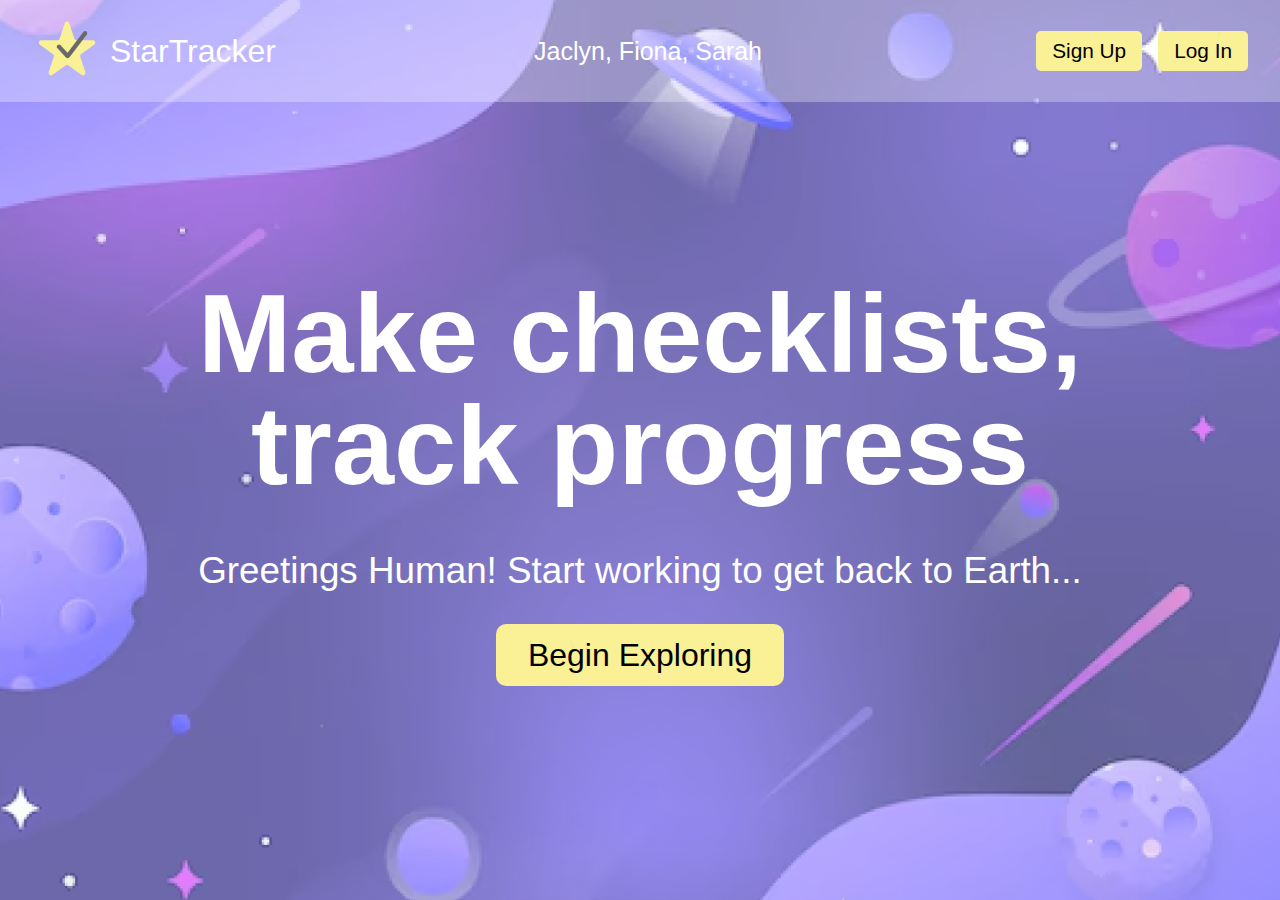
==== index.html @ 292db148 "update copy" ====
<!DOCTYPE html>
<html lang="en">

<head>
    <meta charset="UTF-8">
    <meta name="viewport" content="width=device-width, initial-scale=1.0">
    <title>StarTracker</title>
    <link rel="stylesheet" href="styles/main.css">
</head>

<body>
    <div class="container">
        <header class="navbar">
            <div class="logo">
                <img src="img/group-2.png" alt="Star Logo">
                <span style="
                    font-size: 2rem;
                ">StarTracker</span>
            </div>
            <div class="nav-links">
                <span>Jaclyn, Fiona, Sarah</span>
                <button class="button" onclick="location.href='sign-up.html'">Sign Up</button>
                <button class="button">Log In</button>
            </div>
        </header>

        <main class="hero">
            <h1>Make checklists,<br>track progress</h1>
            <p>Greetings Human! Start working to get back to Earth...</p>
            <button class="explore-button" onclick="location.href='dashboard.html'">Begin Exploring</button>
        </main>
    </div>
</body>

</html>
---- styles/main.css ----
/* Reset default styles */
* {
    margin: 0;
    padding: 0;
    box-sizing: border-box;
}

body {
    font-family: Optima, sans-serif;
    background: url('../img/image-1.png') no-repeat center center/cover;
    color: white;
    display: flex;
    flex-direction: column;
    min-height: 100vh;
}

/* Navbar styles */
.navbar {
    display: flex;
    justify-content: space-between;
    align-items: center;
    padding: 1rem 2rem;
    background: rgb(255 255 255 / 30%);
    position: absolute;
    top: 0;
    width: 100vw;
    /* Semi-transparent navbar */
}

.logo {
    display: flex;
    align-items: center;
}

.logo img {
    height: 70px;
    margin-right: 0.5rem;
}

.nav-links {
    display: flex;
    justify-content: center;
    align-items: center;
    flex: 1;
    gap: 1rem;
}

.nav-links span {
    font-size: 25px;
    text-align: center;
    margin: 0 auto;
}

.button {
    background-color: #faf096;
    /* Gold color */
    color: black;
    border: none;
    padding: 0.5rem 1rem;
    border-radius: 5px;
    cursor: pointer;
    font-weight: normal;
    font-family: Optima, sans-serif;
    font-size: 1.3rem;
}

.button:hover {
    background-color: #faf096;
}

/* Hero section styles */
.hero {
    text-align: center;
    margin: auto;
    display: flex;
    flex-direction: column;
    justify-content: center;
    align-items: center;
    flex-grow: 1;
    height: 100vh;
    /* Ensures it occupies all available vertical space */
}

.hero h1 {
    font-size: 7rem;
    margin-bottom: 1rem;
    line-height: 1;
    white-space: pre-line;
    padding-top: 4rem;
}

.hero p {
    font-size: 2.3rem;
    margin-top: 2rem;
    margin-bottom: 2rem;
}

.explore-button {
    background-color: #faf096;
    /* Gold color */
    color: black;
    border: none;
    padding: 0.8rem 2rem;
    border-radius: 10px;
    cursor: pointer;
    font-size: 2rem;
    font-weight: normal;
    font-family: Optima, sans-serif;
}

.explore-button:hover {
    background-color: #faf096;
}
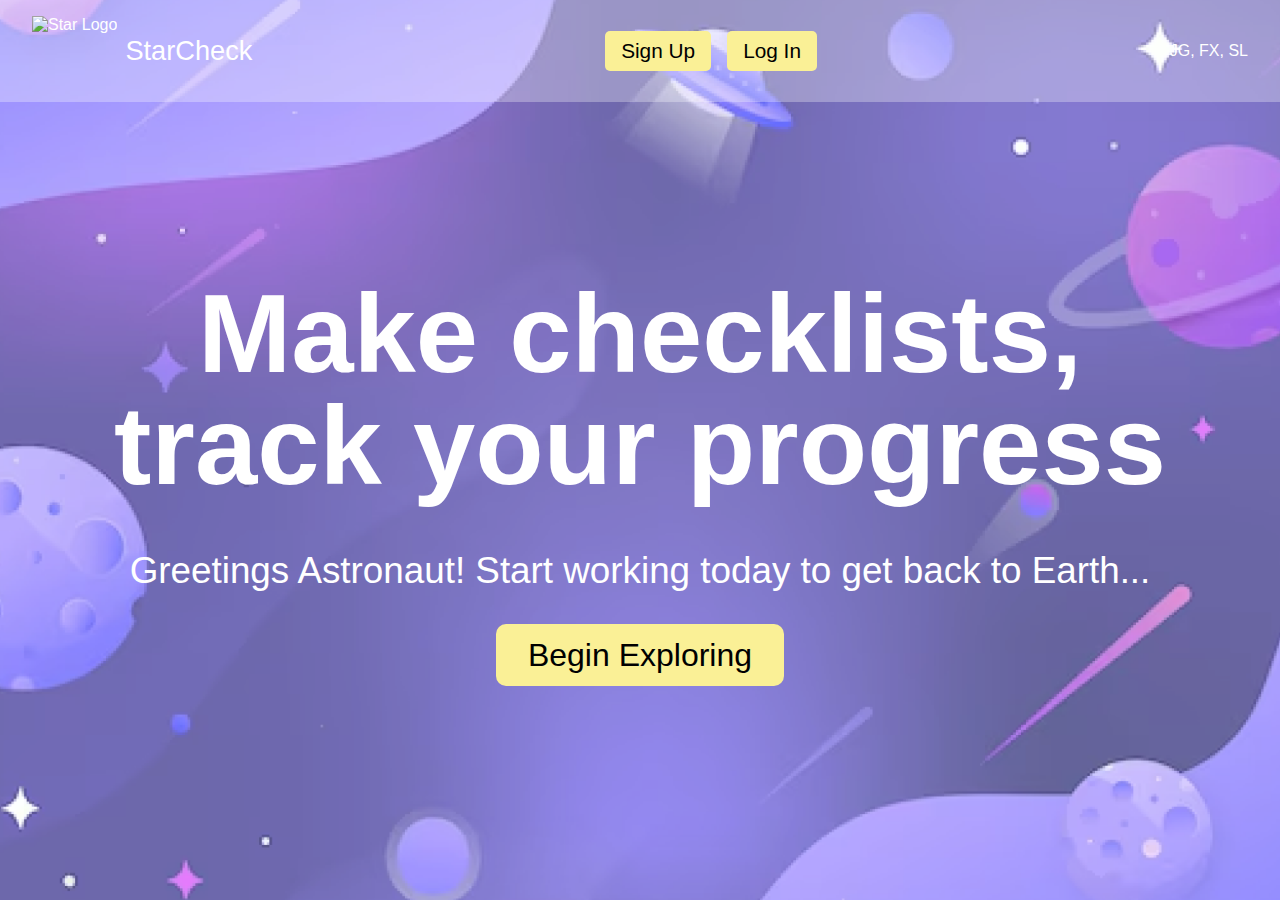
==== commit 91263ec9: "fiona change" ====
--- a/index.html
+++ b/index.html
@@ -4,7 +4,7 @@
 <head>
     <meta charset="UTF-8">
     <meta name="viewport" content="width=device-width, initial-scale=1.0">
-    <title>StarTracker</title>
+    <title>StarCheck</title>
     <link rel="stylesheet" href="styles/main.css">
 </head>
 
@@ -12,21 +12,23 @@
     <div class="container">
         <header class="navbar">
             <div class="logo">
-                <img src="img/group-2.png" alt="Star Logo">
+                <img src="img/logo.png" alt="Star Logo">
                 <span style="
-                    font-size: 2rem;
-                ">StarTracker</span>
+                    font-size: 1.7rem;
+                ">StarCheck</span>
             </div>
             <div class="nav-links">
-                <span>Jaclyn, Fiona, Sarah</span>
                 <button class="button" onclick="location.href='sign-up.html'">Sign Up</button>
                 <button class="button">Log In</button>
+            </div>
+            <div class="names">
+                JG, FX, SL
             </div>
         </header>
 
         <main class="hero">
-            <h1>Make checklists,<br>track progress</h1>
-            <p>Greetings Human! Start working to get back to Earth...</p>
+            <h1>Make checklists,<br>track your progress</h1>
+            <p>Greetings Astronaut! Start working today to get back to Earth...</p>
             <button class="explore-button" onclick="location.href='dashboard.html'">Begin Exploring</button>
         </main>
     </div>
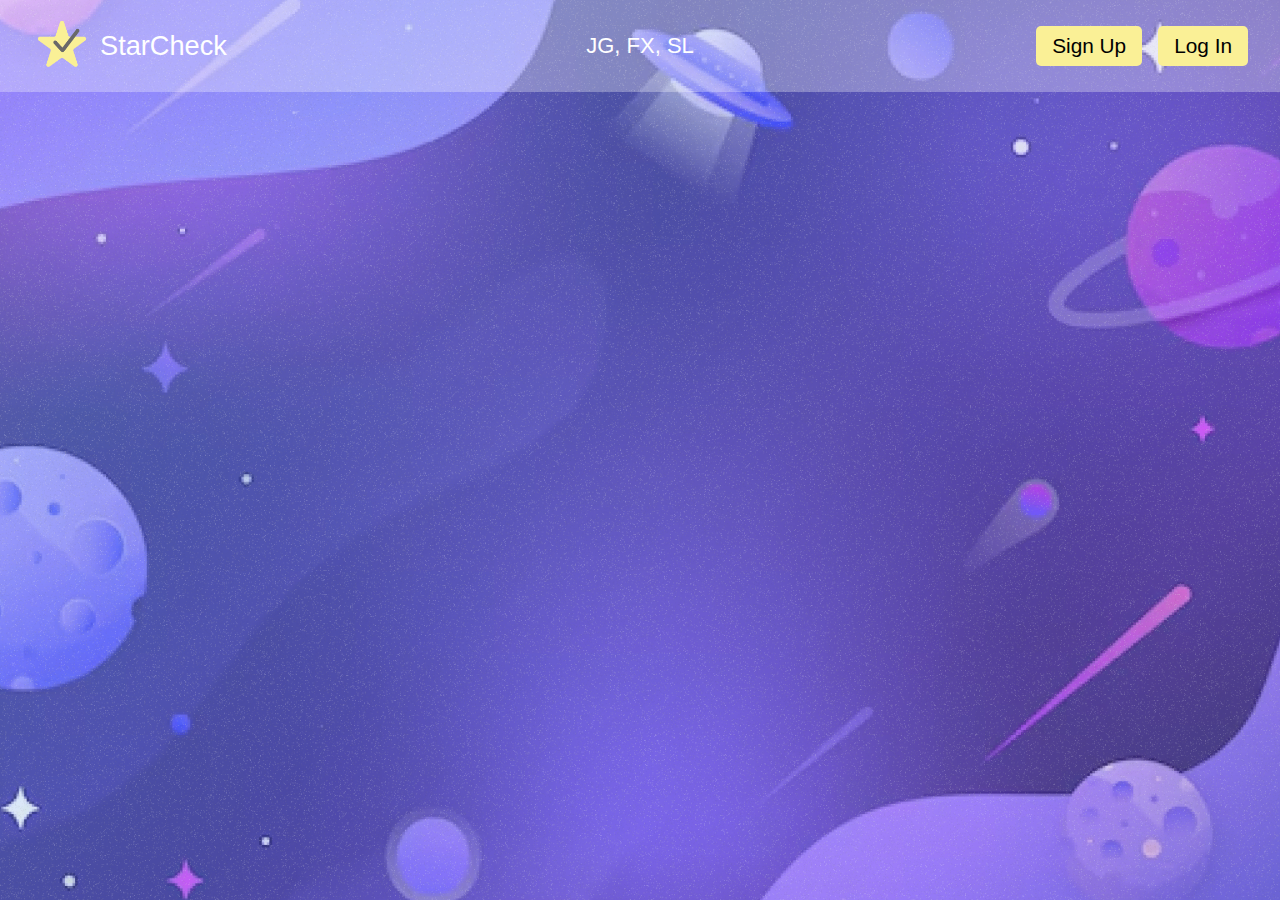
==== commit fe3f1611: "sarah change" ====
--- a/index.html
+++ b/index.html
@@ -25,13 +25,11 @@
                 JG, FX, SL
             </div>
         </header>
-
-        <main class="hero">
-            <h1>Make checklists,<br>track your progress</h1>
-            <p>Greetings Astronaut! Start working today to get back to Earth...</p>
-            <button class="explore-button" onclick="location.href='dashboard.html'">Begin Exploring</button>
-        </main>
+    </div>
+    <div class="hero">
+        <h1 class="anim">Make checklists,<br>track your progress</h1>
+        <p class="anim">Greetings Astronaut! Start working today to get back to Earth...</p>
+        <button class="explore-button anim" onclick="location.href='dashboard.html'">Begin Exploring</button>
     </div>
 </body>
-
 </html>--- a/styles/main.css
+++ b/styles/main.css
@@ -7,7 +7,7 @@
 
 body {
     font-family: Optima, sans-serif;
-    background: url('../img/image-1.png') no-repeat center center/cover;
+    background: url('../img/background.png') no-repeat center center/cover;
     color: white;
     display: flex;
     flex-direction: column;
@@ -27,28 +27,39 @@
     /* Semi-transparent navbar */
 }
 
+.names {
+    position: absolute;
+    top: 50%;
+    /* Vertically center */
+    left: 50%;
+    /* Horizontally center */
+    transform: translate(-50%, -50%);
+    /* Offset to perfectly center it */
+    font-size: 22px;
+    text-align: center;
+}
+
 .logo {
     display: flex;
     align-items: center;
 }
 
 .logo img {
-    height: 70px;
+    height: 60px;
     margin-right: 0.5rem;
 }
 
 .nav-links {
     display: flex;
-    justify-content: center;
+    justify-content: flex-end;
     align-items: center;
-    flex: 1;
     gap: 1rem;
 }
 
 .nav-links span {
     font-size: 25px;
     text-align: center;
-    margin: 0 auto;
+    margin: auto;
 }
 
 .button {
@@ -82,17 +93,17 @@
 }
 
 .hero h1 {
-    font-size: 7rem;
+    font-size: 5.4rem;
     margin-bottom: 1rem;
     line-height: 1;
     white-space: pre-line;
-    padding-top: 4rem;
+    padding-top: 3.5rem;
 }
 
 .hero p {
-    font-size: 2.3rem;
-    margin-top: 2rem;
-    margin-bottom: 2rem;
+    font-size: 1.5rem;
+    margin-top: 1.5rem;
+    margin-bottom: 3rem;
 }
 
 .explore-button {
@@ -103,11 +114,23 @@
     padding: 0.8rem 2rem;
     border-radius: 10px;
     cursor: pointer;
-    font-size: 2rem;
+    font-size: 1.8rem;
     font-weight: normal;
     font-family: Optima, sans-serif;
 }
 
 .explore-button:hover {
     background-color: #faf096;
+}
+
+.anim{
+    opacity: 0;
+    transform: translateY(30px);
+    animation: moveup 1s linear forwards;
+}
+@keyframes moveup{
+    100%{
+        opacity: 1;
+        transform: translateY(0px);
+    }
 }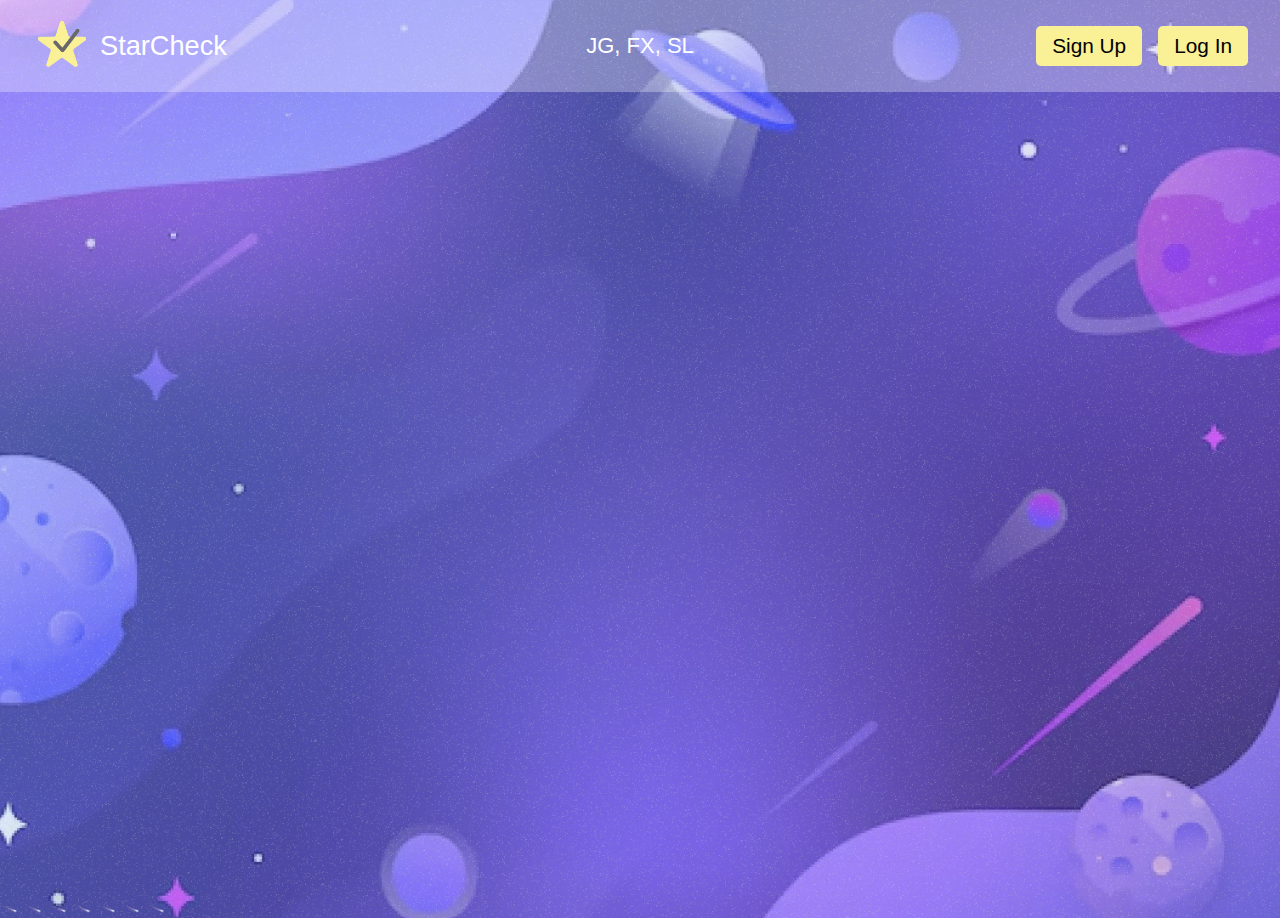
==== commit 44034e29: "sarah change" ====
--- a/index.html
+++ b/index.html
@@ -26,10 +26,21 @@
             </div>
         </header>
     </div>
+
     <div class="hero">
         <h1 class="anim">Make checklists,<br>track your progress</h1>
         <p class="anim">Greetings Astronaut! Start working today to get back to Earth...</p>
         <button class="explore-button anim" onclick="location.href='dashboard.html'">Begin Exploring</button>
     </div>
+
+    <div class ="comet">
+        <img src="img/comet.png" class="comet" alt="Comet 1">
+        <img src="img/comet.png" class="comet" alt="Comet 2">
+        <img src="img/comet.png" class="comet" alt="Comet 3">
+        <img src="img/comet.png" class="comet" alt="Comet 4">
+        <img src="img/comet.png" class="comet" alt="Comet 5">
+        <img src="img/comet.png" class="comet" alt="Comet 6">
+        <img src="img/comet.png" class="comet" alt="Comet 7">
+    </div>
 </body>
 </html>--- a/styles/main.css
+++ b/styles/main.css
@@ -133,4 +133,10 @@
         opacity: 1;
         transform: translateY(0px);
     }
+}
+
+.comet img {
+    width: 20px;
+    height: auto;
+    display: inline-block;
 }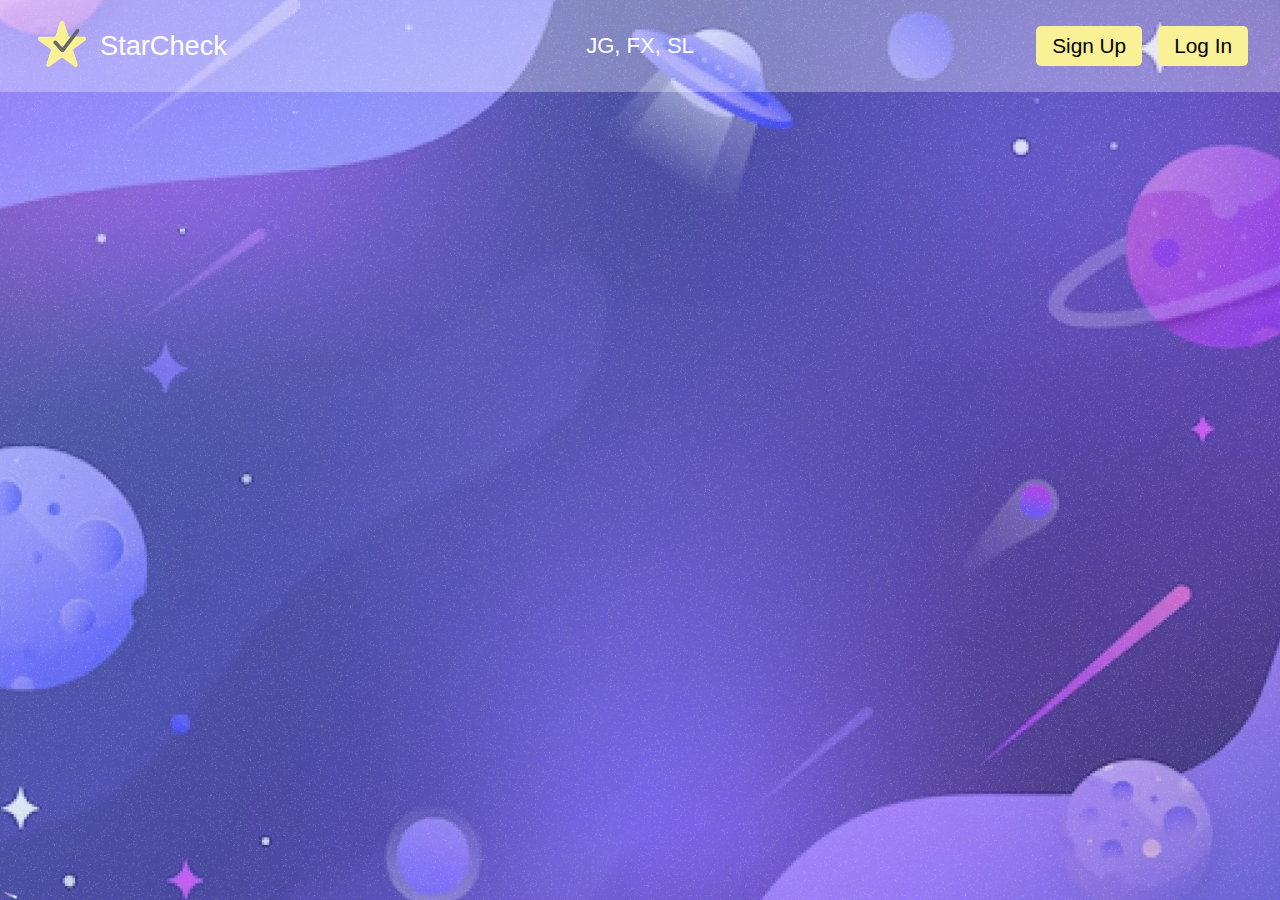
==== commit 23f2e7d3: "sarah update" ====
--- a/index.html
+++ b/index.html
@@ -19,7 +19,7 @@
             </div>
             <div class="nav-links">
                 <button class="button" onclick="location.href='sign-up.html'">Sign Up</button>
-                <button class="button">Log In</button>
+                <button class="button" onclick="location.href='log-in.html'">Log In</button>
             </div>
             <div class="names">
                 JG, FX, SL
@@ -29,8 +29,8 @@
 
     <div class="hero">
         <h1 class="anim">Make checklists,<br>track your progress</h1>
-        <p class="anim">Greetings Astronaut! Start working today to get back to Earth...</p>
-        <button class="explore-button anim" onclick="location.href='dashboard.html'">Begin Exploring</button>
+        <p class="anim">Greetings Astronaut! Complete tasks and collect fuel to EXPLORE...</p>
+        <button class="explore-button anim" onclick="location.href='dashboard.html'">Start your Adventure now</button>
     </div>
 
     <div class ="comet">
--- a/styles/main.css
+++ b/styles/main.css
@@ -1,4 +1,3 @@
-/* Reset default styles */
 * {
     margin: 0;
     padding: 0;
@@ -14,7 +13,6 @@
     min-height: 100vh;
 }
 
-/* Navbar styles */
 .navbar {
     display: flex;
     justify-content: space-between;
@@ -24,17 +22,13 @@
     position: absolute;
     top: 0;
     width: 100vw;
-    /* Semi-transparent navbar */
 }
 
 .names {
     position: absolute;
     top: 50%;
-    /* Vertically center */
     left: 50%;
-    /* Horizontally center */
     transform: translate(-50%, -50%);
-    /* Offset to perfectly center it */
     font-size: 22px;
     text-align: center;
 }
@@ -64,7 +58,6 @@
 
 .button {
     background-color: #faf096;
-    /* Gold color */
     color: black;
     border: none;
     padding: 0.5rem 1rem;
@@ -79,7 +72,6 @@
     background-color: #faf096;
 }
 
-/* Hero section styles */
 .hero {
     text-align: center;
     margin: auto;
@@ -89,7 +81,6 @@
     align-items: center;
     flex-grow: 1;
     height: 100vh;
-    /* Ensures it occupies all available vertical space */
 }
 
 .hero h1 {
@@ -108,7 +99,6 @@
 
 .explore-button {
     background-color: #faf096;
-    /* Gold color */
     color: black;
     border: none;
     padding: 0.8rem 2rem;
@@ -126,7 +116,7 @@
 .anim{
     opacity: 0;
     transform: translateY(30px);
-    animation: moveup 1s linear forwards;
+    animation: moveup 0.5s linear forwards;
 }
 @keyframes moveup{
     100%{
@@ -139,4 +129,8 @@
     width: 20px;
     height: auto;
     display: inline-block;
+    align-items: center;
+    justify-content: space-around;
+    position: absolute;
+    bottom: 0;
 }